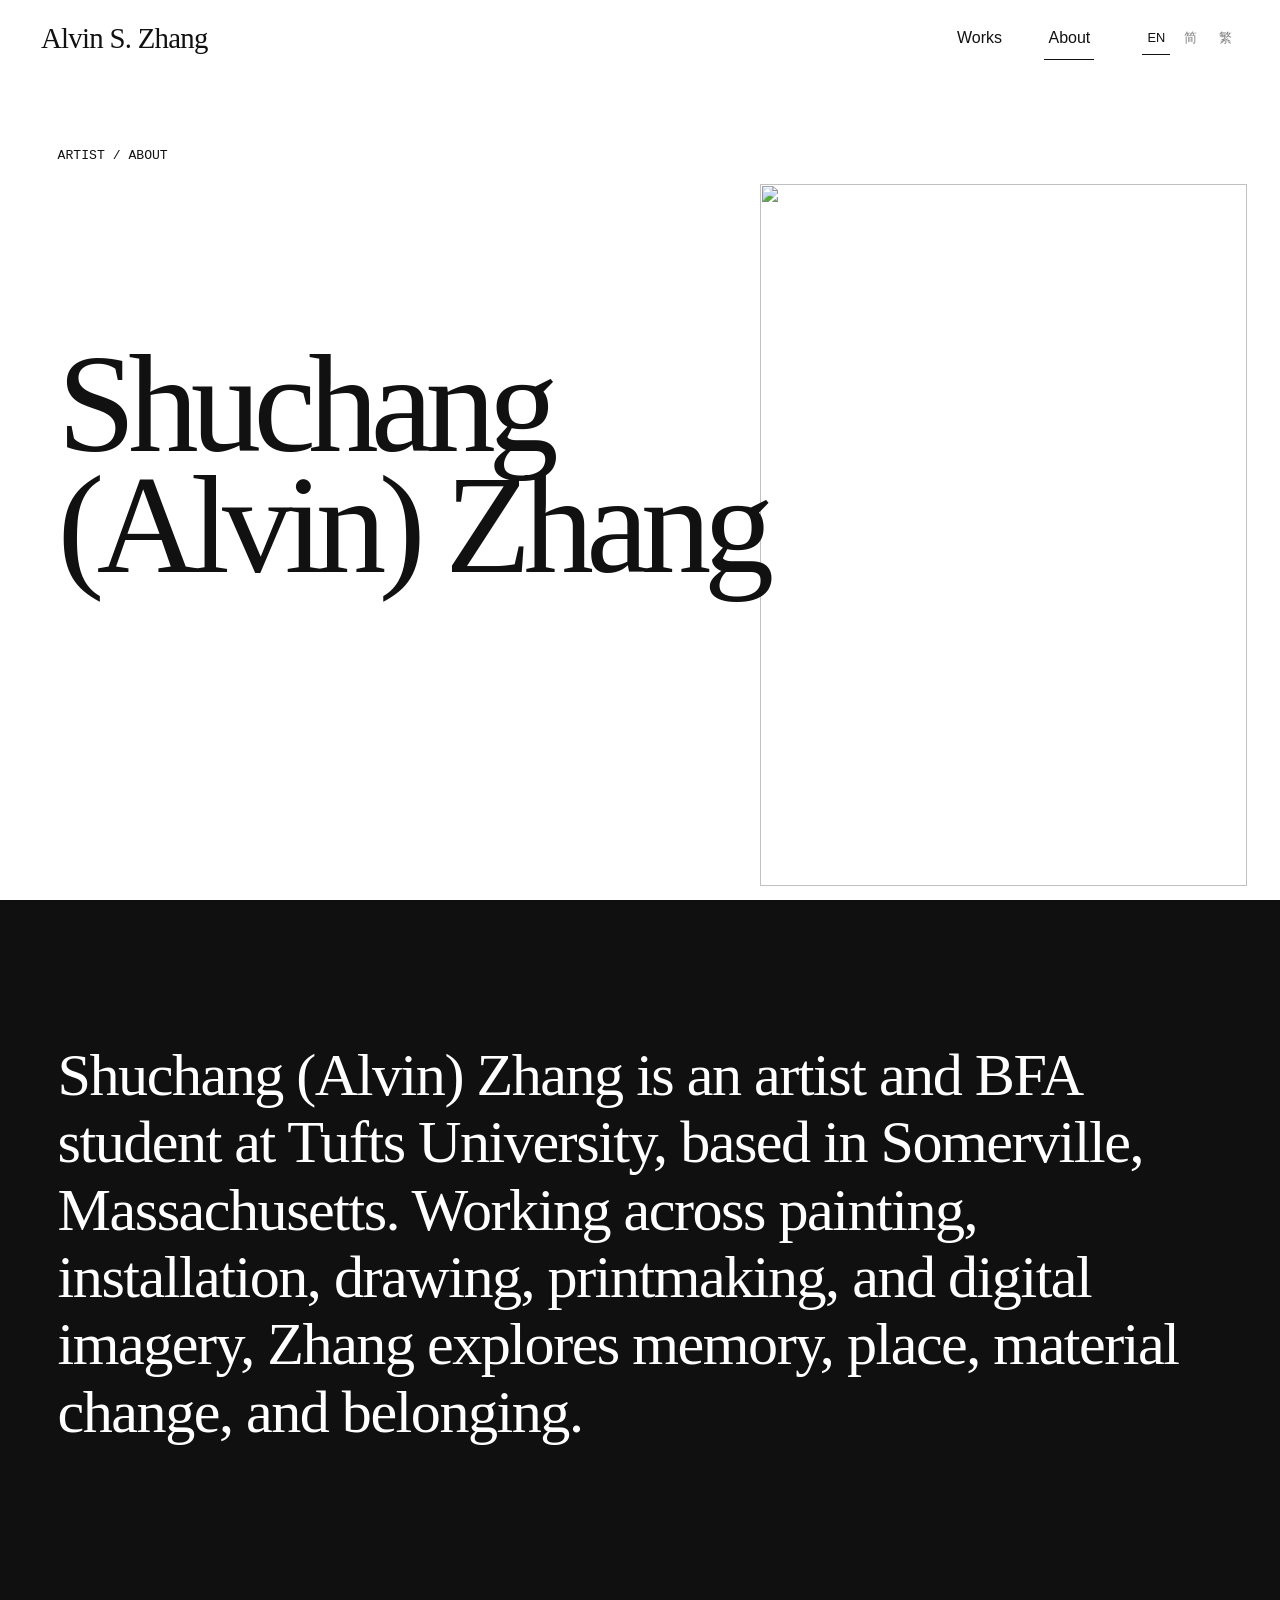
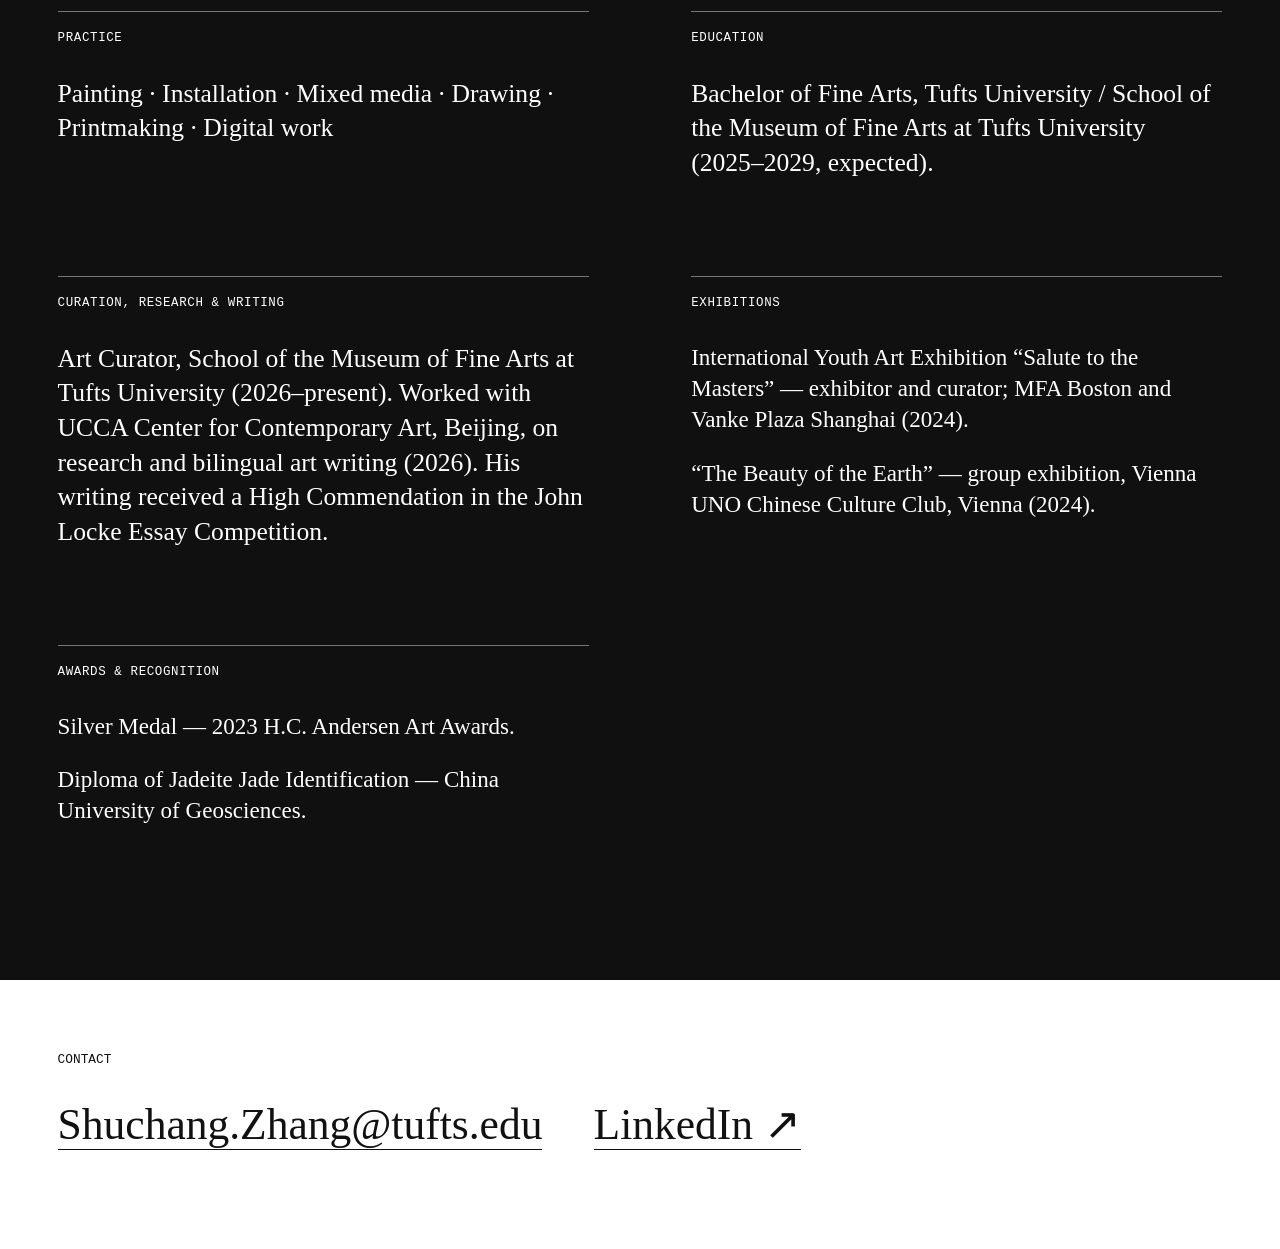
==== about.html @ 0d3ce6c8 "Add portfolio pages" ====
<!doctype html>
<html lang="en">
  <head>
    <meta charset="utf-8" />
    <meta name="viewport" content="width=device-width, initial-scale=1" />
    <meta name="theme-color" content="#ffffff" />
    <meta name="description" content="About Shuchang (Alvin) Zhang, an artist working across painting, installation, printmaking, drawing, and digital media." />
    <link rel="icon" href="./favicon.svg" type="image/svg+xml" />
    <link rel="stylesheet" href="./styles.css" />
    <script src="./site.js" defer></script>
    <title>About — Alvin S. Zhang</title>
  </head>
  <body data-page="about">
    <a class="skip-link" href="#about-main">Skip to about</a>
    <header class="site-header" id="site-header">
      <a class="brand" href="./index.html">Alvin S. Zhang</a>
      <nav class="site-nav" aria-label="Main navigation">
        <a class="nav-button" id="work-link" href="./index.html">Works</a>
        <span class="nav-button is-current" id="about-label" aria-current="page">About</span>
      </nav>
      <div class="language-switch" role="group" aria-label="Language">
        <button type="button" data-lang="en" aria-pressed="true" lang="en">EN</button>
        <button type="button" data-lang="zh-Hans" aria-pressed="false" lang="zh-Hans">简</button>
        <button type="button" data-lang="zh-Hant" aria-pressed="false" lang="zh-Hant">繁</button>
      </div>
    </header>
    <main class="about-page" id="about-main" tabindex="-1">
      <div class="about-hero">
        <span class="about-overline" id="about-overline">Artist / About</span>
        <h1 id="about-name">Shuchang<br />(Alvin) Zhang</h1>
        <div class="about-hero-art" aria-hidden="true"><img src="./assets/sycamore-main.webp" alt="" /></div>
      </div>
      <div class="about-body">
        <p class="about-lead" id="about-lead"></p>
        <div class="about-facts">
          <div class="about-fact"><h2 id="about-practice-heading"></h2><p id="about-practice"></p></div>
          <div class="about-fact"><h2 id="about-education-heading"></h2><p id="about-education"></p></div>
          <div class="about-fact"><h2 id="about-experience-heading"></h2><p id="about-experience"></p></div>
          <div class="about-fact"><h2 id="about-selected-heading"></h2><ul id="about-selected"></ul></div>
          <div class="about-fact"><h2 id="about-awards-heading"></h2><ul id="about-awards"></ul></div>
        </div>
      </div>
      <footer class="about-footer">
        <span id="about-contact-heading">Contact</span>
        <a href="mailto:Shuchang.Zhang@tufts.edu">Shuchang.Zhang@tufts.edu</a>
        <a href="https://www.linkedin.com/in/alvin-z-70a928397/" target="_blank" rel="noopener noreferrer">LinkedIn ↗</a>
      </footer>
    </main>
  </body>
</html>
---- styles.css ----
:root{color-scheme:light;--ink:#111;--paper:#fff;--serif:"Bodoni 72","Didot","Iowan Old Style","Times New Roman",serif;--sans:"Helvetica Neue",Arial,sans-serif;--mono:"SFMono-Regular",Menlo,Consolas,monospace}
*{box-sizing:border-box}
html{scroll-behavior:smooth}
body{margin:0;background:#fff;color:var(--ink);font-family:var(--sans);overflow:hidden}
button,a{-webkit-tap-highlight-color:transparent}
button{font:inherit}
button:focus-visible,a:focus-visible{outline:2px solid currentColor;outline-offset:4px}
.skip-link{position:fixed;z-index:100;top:-80px;left:16px;background:#fff;color:#111;padding:12px 16px}
.skip-link:focus{top:16px}
.site-header{position:fixed;z-index:20;top:0;left:0;right:0;height:76px;padding:0 3.2vw;display:flex;align-items:center;gap:2.3rem;background:#fff;color:#111;transition:background-color .25s,color .25s}
.site-header.is-dark{background:#101010;color:#fff}
.brand{font-family:var(--serif);font-size:clamp(1.45rem,2.25vw,2.15rem);font-weight:400;letter-spacing:-.025em;color:inherit;text-decoration:none;white-space:nowrap}
.site-nav{display:flex;align-items:center;gap:clamp(1.1rem,3vw,3.5rem);margin-left:auto}
.nav-button,.language-switch button{border:0;background:none;color:inherit;cursor:pointer;white-space:nowrap}
.nav-button{font-size:1rem;padding:12px 4px;text-decoration:none}
.nav-button.is-current{border-bottom:1px solid currentColor;cursor:default}
.nav-button span{font-size:1.35rem;line-height:0;margin-left:.35rem}
.language-switch{display:flex;gap:.4rem;margin-left:.7rem;font-size:.8rem}
.language-switch button{padding:8px 5px;opacity:.54;min-width:28px}
.language-switch button[aria-pressed="true"]{opacity:1;border-bottom:1px solid currentColor}
.filter-status{position:fixed;z-index:19;top:88px;right:3.2vw;display:flex;align-items:center;gap:1.2rem;padding:.65rem .85rem;background:#fff;color:#111;box-shadow:0 2px 16px #0002;font:400 .7rem var(--mono);text-transform:uppercase}
.filter-status[hidden]{display:none}
.filter-status button{border:0;border-bottom:1px solid currentColor;background:none;color:inherit;cursor:pointer;padding:2px 0;font:inherit;text-transform:inherit}
.gallery{height:100dvh;overflow-y:auto;overscroll-behavior-y:contain;scroll-snap-type:y mandatory;scrollbar-width:none}
.gallery::-webkit-scrollbar{display:none}
.slide{position:relative;height:100dvh;min-height:560px;scroll-snap-align:start;overflow:hidden;background:#fff;color:#111}
.slide--dark{background:#101010;color:#fff}
.artwork-trigger{position:absolute;left:0;top:0;bottom:0;border:0;padding:0;overflow:hidden;background:transparent;cursor:zoom-in}
.artwork-trigger:focus-visible{outline:4px solid #d6e98b;outline-offset:-8px}
.artwork-image{width:100%;height:100%;display:block;object-fit:cover}
.slide--landscape .artwork-trigger{width:100%}
.slide--portrait .artwork-trigger{width:78%}
.slide--portrait .artwork-image{object-position:center 37%}
.slide--portrait[data-id="bonsai"] .artwork-image,.slide--portrait[data-id="sycamore"] .artwork-image,.slide--portrait[data-id="season-change"] .artwork-image{object-position:center 50%}
.slide--landscape[data-id="manifest"] .artwork-image{object-position:center center}
.slide-panel{position:absolute;z-index:2;pointer-events:none}
.slide-panel button{pointer-events:auto}
.slide--landscape .slide-panel{bottom:0;left:0;min-width:34%;max-width:min(43%,590px);background:#fff;color:#111;padding:1.65rem 2.7rem 1.7rem}
.slide--landscape.slide--dark .slide-panel{background:#101010;color:#fff}
.slide--portrait .slide-panel{left:78%;right:0;top:76px;bottom:0;background:#101010;color:#fff;padding:clamp(1.6rem,3vw,3rem) 2.1vw;display:flex;flex-direction:column}
.slide--portrait.slide--light .slide-panel{background:#fff;color:#111}
.slide-kicker,.slide-medium,.slide-count,.slide-hint,.slide-actions{font-family:var(--mono);font-size:clamp(.65rem,.9vw,.82rem);font-weight:400;letter-spacing:.035em;text-transform:uppercase}
.slide-kicker{margin:0 0 1.4rem}
.slide-title{font-family:var(--serif);font-weight:400;letter-spacing:-.05em;line-height:.93;margin:0;overflow-wrap:anywhere}
.slide--landscape .slide-title{font-size:clamp(4.3rem,8vw,8.6rem)}
.slide--portrait .slide-title{font-size:clamp(3.1rem,5.2vw,6.6rem);margin:auto 0 .95rem}
.slide--portrait[data-id="flash-bulb-memory"] .slide-title{font-size:clamp(3rem,4.9vw,5.8rem)}
.slide-accent{height:5px;width:3rem;background:#d6e98b;margin:0 0 2rem;display:none}
.slide--accent .slide-accent{display:block}
.slide--portrait .slide-accent{position:absolute;top:29%;left:2.1vw}
.slide-medium{margin:1.15rem 0 1.5rem;opacity:.66}
.slide--portrait .slide-medium{margin:0 0 auto}
.slide-carousel{display:flex;align-items:center;gap:1rem;font:400 .75rem var(--mono);margin:.6rem 0 1rem}
.slide-carousel button{border:1px solid currentColor;border-radius:50%;width:2.2rem;height:2.2rem;background:none;color:inherit;cursor:pointer;line-height:1;padding:0}
.slide-carousel button:hover{background:currentColor;color:#fff}
.slide--dark .slide-carousel button:hover{color:#111}
.slide--portrait .slide-carousel{margin:0 0 .8rem}
.slide-actions{display:flex;gap:1.4rem;align-items:center;margin-top:1.2rem}
.slide-actions button{font-family:var(--sans);font-size:.85rem;text-transform:none;letter-spacing:0;border:0;background:none;color:inherit;padding:4px 0;border-bottom:1px solid currentColor;cursor:pointer}
.slide--portrait .slide-actions{display:block;margin:0}
.slide--portrait .slide-actions button{display:block;margin-top:.7rem}
.slide-hint{position:absolute;z-index:2;right:0;bottom:0;background:#111;color:#fff;padding:1.1rem 1.4rem;margin:0}
.slide--dark .slide-hint{background:#fff;color:#111}
.slide--portrait .slide-hint{display:none}
.gallery-end{height:100dvh;min-height:560px;scroll-snap-align:start;background:#fff;display:flex;flex-direction:column;justify-content:space-between;padding:clamp(7rem,18vh,13rem) 5vw 4rem}
.gallery-end p{font:clamp(.75rem,1vw,.95rem) var(--mono);text-transform:uppercase}
.gallery-end h2{font:400 clamp(5rem,13vw,12rem)/.88 var(--serif);letter-spacing:-.055em;margin:0}
.gallery-end button{align-self:flex-start;border:0;border-bottom:1px solid #111;background:none;padding:8px 0;font-size:1rem;cursor:pointer}
dialog{border:0;margin:0;padding:0;max-width:none;max-height:none}
dialog::backdrop{background:rgba(0,0,0,.62)}
.theme-panel,.about-panel,.work-panel{position:fixed;inset:0;width:100vw;height:100dvh;background:#fff;color:#111;overflow:auto}
.dialog-top{height:76px;padding:0 3.2vw;display:flex;align-items:center;justify-content:space-between}
.dialog-kicker{font:clamp(.75rem,1vw,.9rem) var(--mono);text-transform:uppercase}
.icon-button{border:0;background:none;color:inherit;font:400 2.4rem var(--sans);cursor:pointer;padding:0 8px}
.theme-list{position:relative;z-index:1;margin:clamp(2rem,5vh,4rem) 3.2vw 0;width:min(77%,1100px)}
.theme-option{display:flex;align-items:flex-start;gap:1.4rem;width:100%;border:0;background:none;text-align:left;color:#aaa;cursor:pointer;padding:clamp(.35rem,1.2vh,.8rem) 0;font:400 clamp(2.5rem,5.4vw,5.8rem)/1.06 var(--serif);letter-spacing:-.045em;transition:color .25s}
.theme-option.is-previewed,.theme-option:hover,.theme-option:focus-visible{color:#111}
.theme-option>span:nth-child(2){flex:1}
.theme-number,.theme-count{font:400 clamp(.7rem,.95vw,.9rem) var(--mono);letter-spacing:0;padding-top:1.1em}
.theme-count{margin-left:auto}
.theme-preview{position:absolute;z-index:2;right:3vw;top:23vh;width:clamp(160px,16vw,250px);pointer-events:none;transform:rotate(2deg);transition:transform .28s}
.theme-preview img{display:block;width:100%;max-height:52vh;object-fit:contain;background:#fff;padding:12px;box-shadow:0 12px 34px #0002}
.theme-preview span{display:block;font:400 .7rem var(--mono);text-transform:uppercase;margin-top:10px}
.dialog-bottom{position:absolute;left:3.2vw;bottom:3.2vh;font:400 .75rem var(--mono);text-transform:uppercase}
.about-content,.work-content{max-width:850px;margin:clamp(4rem,12vh,9rem) auto 0;padding:0 5vw}
.about-content h1,.work-content h2{font:400 clamp(4.5rem,10vw,9rem)/.9 var(--serif);letter-spacing:-.05em;margin:0 0 2.5rem}
.about-content p,.work-statement{font:400 clamp(1.25rem,2.25vw,2rem)/1.45 var(--serif);max-width:760px}
.work-statement p{margin:0 0 1.35em}
.work-statement.is-long{font-size:clamp(1.1rem,1.55vw,1.4rem);line-height:1.62;padding-bottom:4rem}
.about-media,.work-medium,.work-number{font:400 .8rem var(--mono)!important;text-transform:uppercase;line-height:1.6!important;margin-top:2.7rem}
.work-content{max-width:950px}
.viewer{position:fixed;inset:0;width:100vw;height:100dvh;background:#101010;color:#fff;overflow:hidden}
.viewer-top,.viewer-bottom{position:absolute;z-index:2;left:0;right:0;background:#101010;display:flex;align-items:center;padding:0 clamp(1rem,2.5vw,2.5rem);font-size:.88rem}
.viewer-top{top:0;height:56px;justify-content:space-between;gap:1rem}
.viewer-bottom{bottom:0;height:44px;gap:1rem;font-family:var(--mono);font-size:.75rem}
.viewer-tools{display:flex;align-items:center;gap:1rem}
.viewer-tools button,.viewer-bottom button{border:0;background:none;color:#fff;cursor:pointer;padding:6px 4px}
.viewer-tools button{font-size:.88rem}
.viewer-tools button:first-child,.viewer-tools button:nth-child(3){font-size:1.4rem;line-height:1}
.viewer-bottom #viewer-hint{margin-left:auto;opacity:.7}
.viewer-stage{position:absolute;inset:56px 0 44px;overflow:hidden;touch-action:none;cursor:grab}
.viewer-stage.is-dragging{cursor:grabbing}
.viewer-stage img{position:absolute;left:50%;top:50%;max-width:none;max-height:none;user-select:none;transform-origin:center center;will-change:transform}
body[data-page="about"]{overflow:auto}
.about-page{padding-top:76px}
.about-hero{position:relative;min-height:calc(100dvh - 76px);overflow:hidden;background:#fff;padding:8vh 4.5vw}
.about-overline{display:block;font:400 .82rem var(--mono);text-transform:uppercase;position:relative;z-index:2}
.about-hero h1{position:relative;z-index:2;white-space:pre-line;font:400 clamp(5rem,11vw,12rem)/.86 var(--serif);letter-spacing:-.055em;margin:clamp(7rem,20vh,15rem) 0 0;max-width:85%;pointer-events:none}
.about-hero-art{position:absolute;right:2.6vw;top:12vh;width:min(38vw,590px);height:78vh;overflow:hidden}
.about-hero-art img{width:100%;height:100%;object-fit:cover}
.about-body{background:#101010;color:#fff;padding:clamp(6rem,11vw,11rem) 4.5vw clamp(7rem,12vw,12rem)}
.about-lead{font:400 clamp(2.4rem,4.7vw,5.1rem)/1.12 var(--serif);letter-spacing:-.025em;max-width:1200px;margin:0 0 clamp(7rem,13vw,12rem)}
.about-facts{display:grid;grid-template-columns:repeat(2,minmax(0,1fr));column-gap:8vw;row-gap:6rem}
.about-fact{border-top:1px solid #777;padding-top:1.15rem}
.about-fact h2{font:400 .78rem var(--mono);text-transform:uppercase;letter-spacing:.05em;margin:0 0 2rem}
.about-fact p{font:400 clamp(1.3rem,2vw,2rem)/1.35 var(--serif);max-width:530px;margin:0}
.about-fact ul{list-style:none;padding:0;margin:0;max-width:600px}
.about-fact li{font:400 clamp(1.25rem,1.8vw,1.7rem)/1.35 var(--serif);margin:0 0 1.4rem}
.about-fact li:last-child{margin-bottom:0}
.about-footer{padding:4.5rem 4.5vw 6rem;display:flex;flex-wrap:wrap;gap:2rem 4vw;align-items:baseline;background:#fff}
.about-footer span{font:400 .8rem var(--mono);text-transform:uppercase;width:100%}
.about-footer a{font:400 clamp(1.4rem,3.4vw,3rem) var(--serif);color:#111;text-decoration:none;border-bottom:1px solid #111;overflow-wrap:anywhere}
@media(max-width:800px){
 .site-header{height:72px;gap:.9rem;padding:0 4vw}
 .brand{font-size:1.45rem}
 .site-nav{gap:.6rem}
 .nav-button{font-size:.85rem}
 .language-switch{gap:0;margin-left:0;font-size:.72rem}
 .language-switch button{min-width:24px;padding:6px 3px}
 .slide--landscape .slide-panel{min-width:0;max-width:80%;padding:1.3rem 1.4rem}
 .slide--landscape .slide-title{font-size:clamp(3.5rem,13vw,6.5rem)}
 .slide--portrait .artwork-trigger{width:100%}
 .slide--portrait .slide-panel,.slide--portrait.slide--light .slide-panel{left:0;right:auto;top:auto;bottom:0;width:min(76%,450px);height:auto;min-height:210px;background:#101010;color:#fff;padding:1.25rem 1.4rem;display:block}
 .slide--portrait .slide-title,.slide--portrait[data-id="flash-bulb-memory"] .slide-title{font-size:clamp(3.2rem,12vw,5.6rem);margin:0}
 .slide--portrait .slide-kicker{margin-bottom:.8rem}
 .slide--portrait .slide-medium{margin:.7rem 0}
 .slide--portrait .slide-accent{position:static;margin:0 0 .7rem}
 .slide--portrait .slide-actions button{display:inline-block;margin-right:.8rem}
 .theme-list{width:92%;margin:13vh 4vw 0}
 .theme-option{font-size:clamp(2.3rem,7vw,4rem);gap:.7rem}
 .theme-number{padding-top:.7em}
 .theme-preview{display:none}
 .filter-status{top:78px;right:4vw}
 .viewer-top{height:60px;flex-wrap:wrap;align-content:center}
 .viewer-top>span{display:none}
 .viewer-tools{width:100%;justify-content:space-between;gap:.4rem}
 .viewer-stage{top:60px}
 .viewer-bottom #viewer-hint{display:none}
 .about-hero h1{font-size:clamp(5rem,12vw,8rem);max-width:92%}
 .about-hero-art{width:46vw;right:0}
 .about-facts{column-gap:5vw}
}
@media(max-width:560px){
 .site-header{height:88px;align-items:flex-start;padding-top:10px;flex-wrap:wrap;gap:0}
 .brand{width:60%;line-height:1.3}
 .site-nav{width:40%;justify-content:flex-end;margin-left:0}
 .language-switch{position:absolute;left:4vw;bottom:6px}
 .slide--landscape .slide-panel{max-width:90%;padding:1rem 1.1rem}
 .slide--landscape .slide-title{font-size:clamp(3.3rem,14vw,5.5rem)}
 .slide--landscape .slide-kicker{margin-bottom:.65rem}
 .slide--landscape .slide-medium{margin:.5rem 0}
 .slide-hint{font-size:.63rem;padding:.75rem .8rem}
 .theme-option{font-size:clamp(2rem,7.4vw,3rem)}
 .filter-status{top:94px;left:4vw;right:auto;gap:.6rem;font-size:.61rem}
 .dialog-bottom{font-size:.65rem;max-width:70%}
 .about-page{padding-top:88px}
 .about-hero{min-height:calc(100dvh - 88px);padding:2.5rem 4vw}
 .about-overline{font-size:.7rem}
 .about-hero h1{font-size:clamp(4.2rem,16vw,6.5rem);max-width:100%;margin:6rem 0 0}
 .about-hero-art{top:auto;bottom:0;right:0;width:72vw;height:46vh}
 .about-body{padding:6rem 5vw}
 .about-lead{font-size:clamp(2.15rem,9vw,3.8rem);margin-bottom:6rem}
 .about-facts{grid-template-columns:1fr;row-gap:3.5rem}
 .about-footer{padding:3rem 5vw 5rem}
}
@media(prefers-reduced-motion:reduce){html{scroll-behavior:auto}*,*::before,*::after{transition-duration:.01ms!important;animation-duration:.01ms!important}}
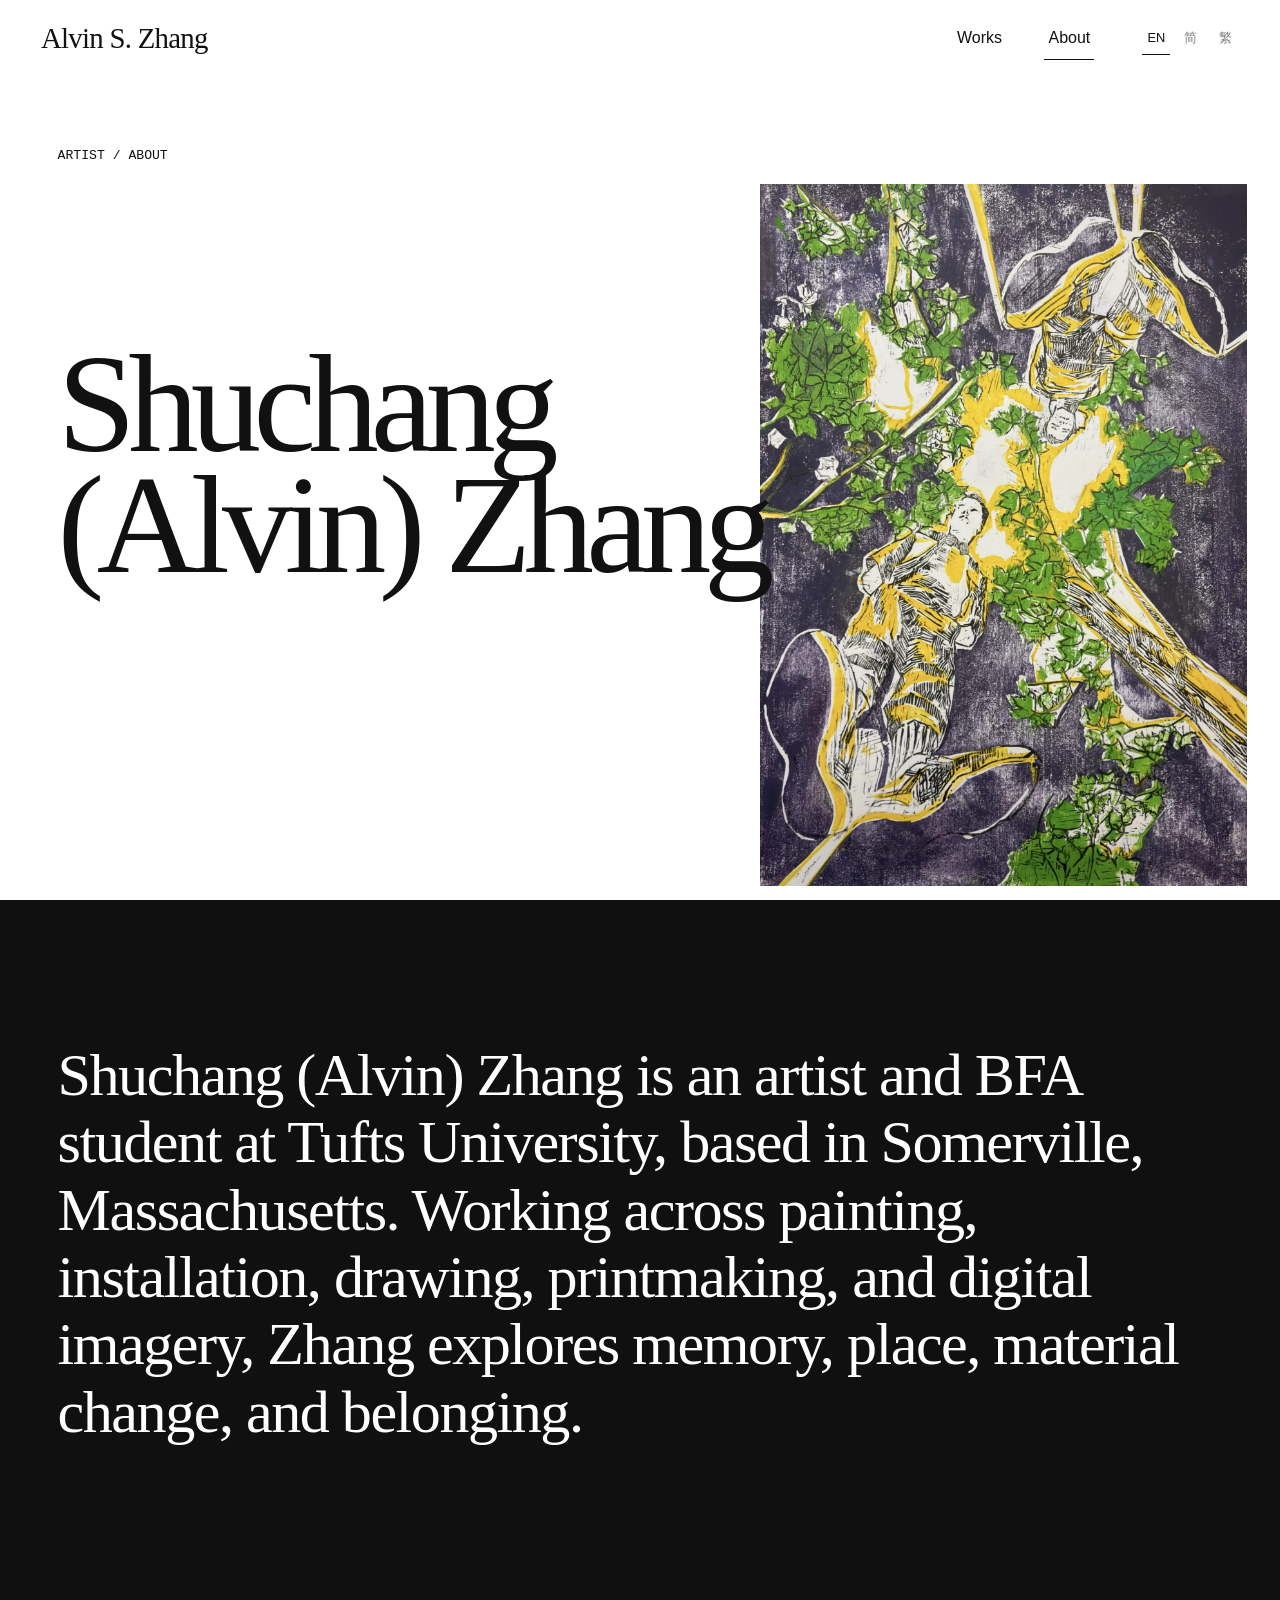
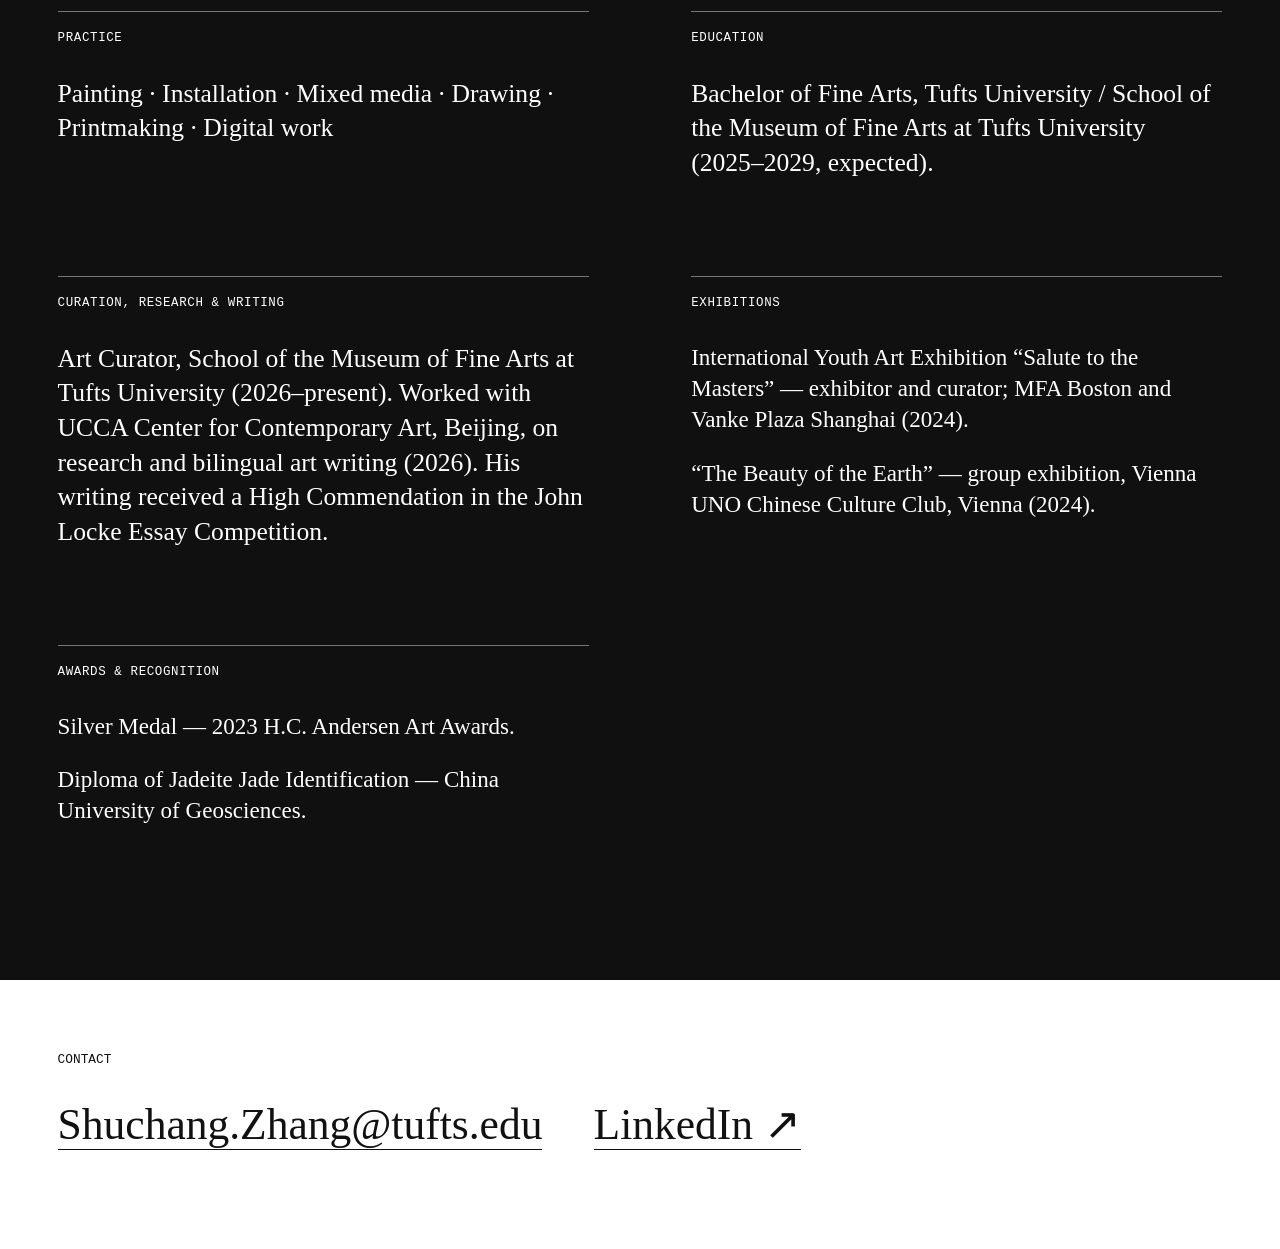
==== commit 2c8e9ce0: "Update pages to use portfolio images" ====
--- a/about.html
+++ b/about.html
@@ -28,7 +28,7 @@
       <div class="about-hero">
         <span class="about-overline" id="about-overline">Artist / About</span>
         <h1 id="about-name">Shuchang<br />(Alvin) Zhang</h1>
-        <div class="about-hero-art" aria-hidden="true"><img src="./assets/sycamore-main.webp" alt="" /></div>
+        <div class="about-hero-art" aria-hidden="true"><img src="./assets/sycamore-main.jpg" alt="" /></div>
       </div>
       <div class="about-body">
         <p class="about-lead" id="about-lead"></p>
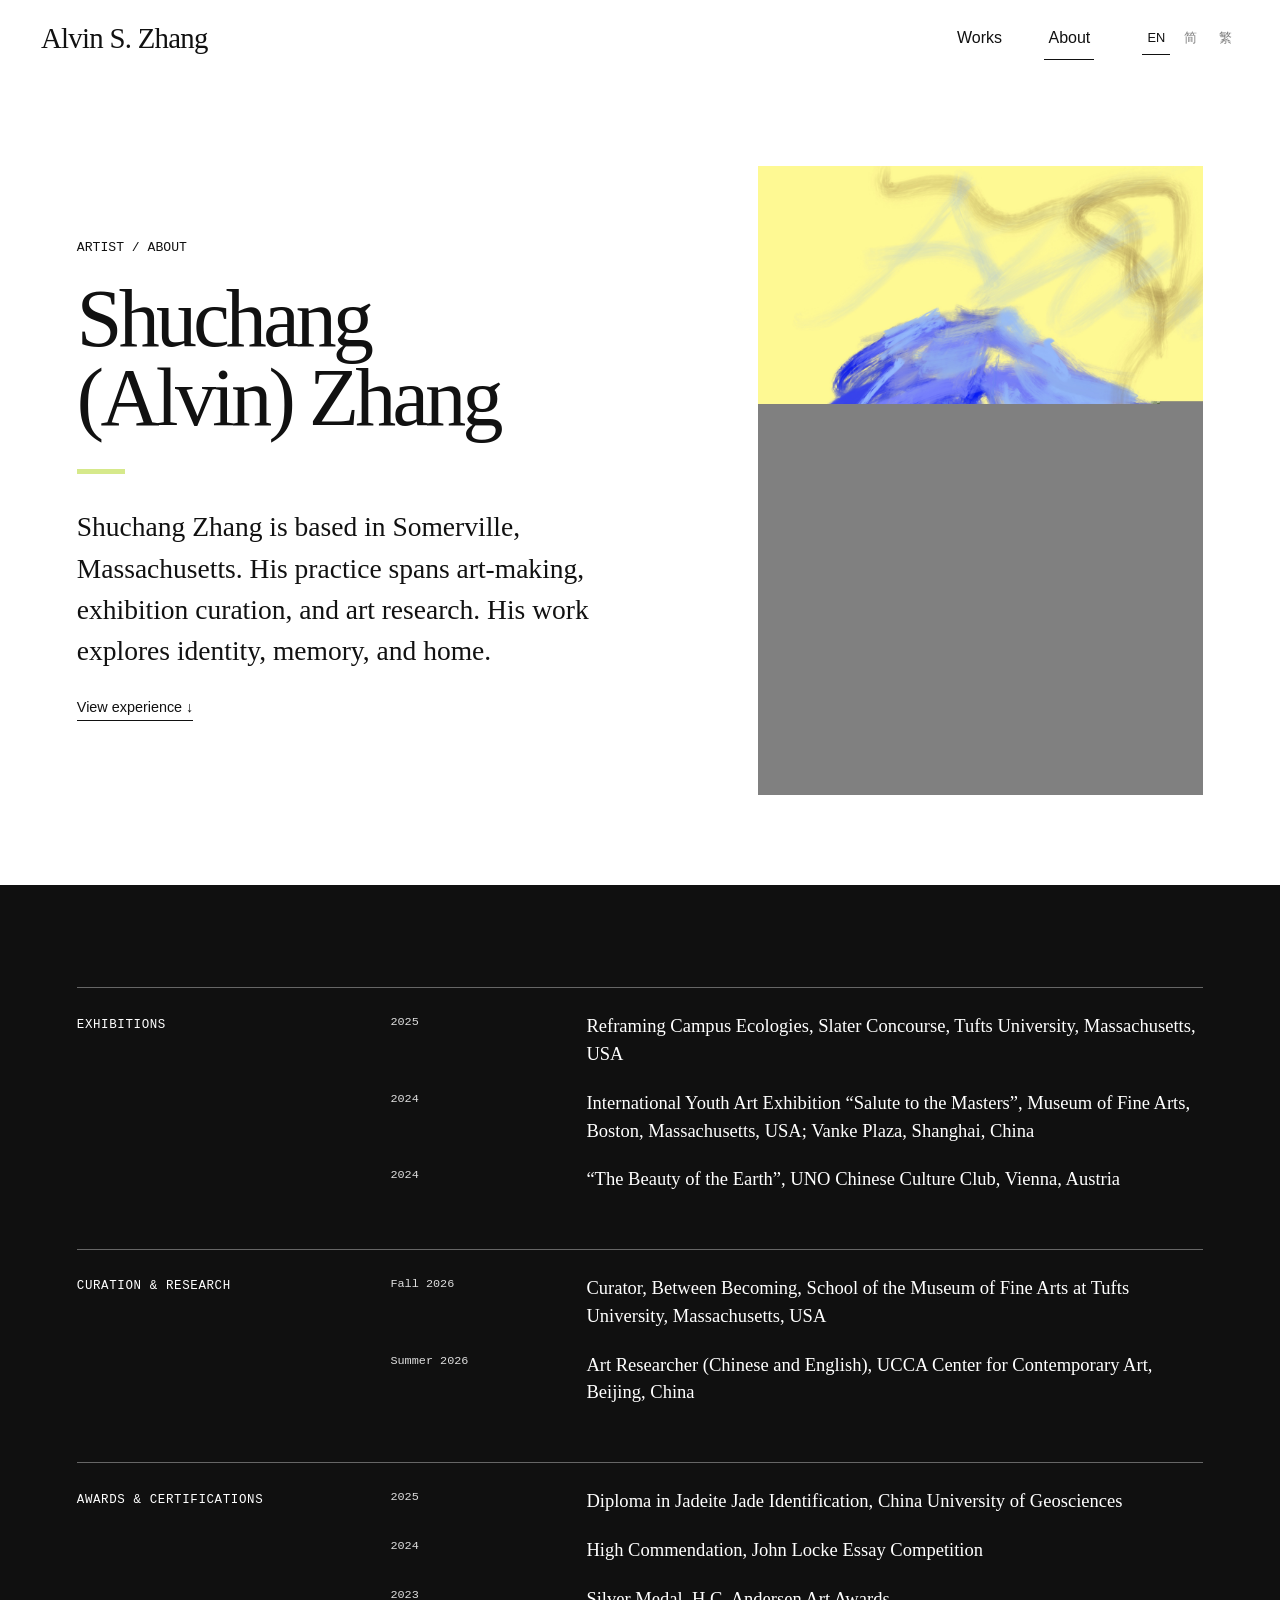
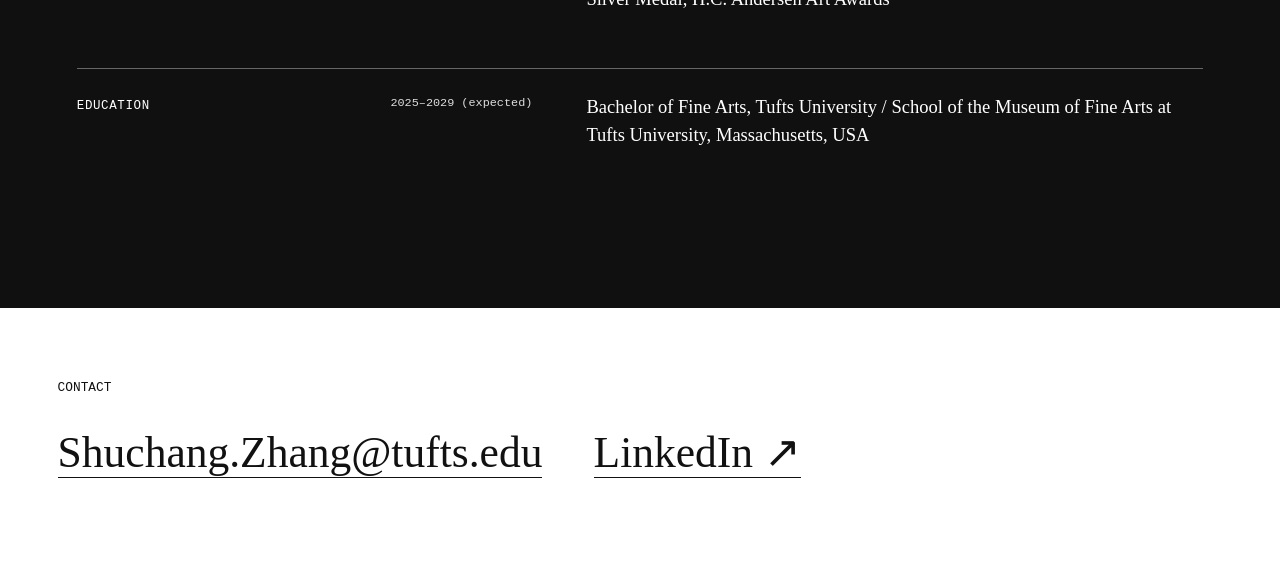
==== commit 764e33d7: "Update about page and remove artwork" ====
--- a/about.html
+++ b/about.html
@@ -25,19 +25,22 @@
       </div>
     </header>
     <main class="about-page" id="about-main" tabindex="-1">
-      <div class="about-hero">
-        <span class="about-overline" id="about-overline">Artist / About</span>
-        <h1 id="about-name">Shuchang<br />(Alvin) Zhang</h1>
-        <div class="about-hero-art" aria-hidden="true"><img src="./assets/sycamore-main.jpg" alt="" /></div>
-      </div>
-      <div class="about-body">
-        <p class="about-lead" id="about-lead"></p>
+      <section class="about-hero" aria-labelledby="about-name">
+        <div class="about-intro">
+          <span class="about-overline" id="about-overline">Artist / About</span>
+          <h1 id="about-name">Shuchang<br />(Alvin) Zhang</h1>
+          <div class="about-accent" aria-hidden="true"></div>
+          <p class="about-lead" id="about-lead"></p>
+          <a class="about-more" id="about-more" href="#about-cv">View experience ↓</a>
+        </div>
+        <figure class="about-hero-art"><img src="./assets/about-portrait.jpg" alt="" /></figure>
+      </section>
+      <div class="about-body" id="about-cv">
         <div class="about-facts">
-          <div class="about-fact"><h2 id="about-practice-heading"></h2><p id="about-practice"></p></div>
-          <div class="about-fact"><h2 id="about-education-heading"></h2><p id="about-education"></p></div>
-          <div class="about-fact"><h2 id="about-experience-heading"></h2><p id="about-experience"></p></div>
-          <div class="about-fact"><h2 id="about-selected-heading"></h2><ul id="about-selected"></ul></div>
-          <div class="about-fact"><h2 id="about-awards-heading"></h2><ul id="about-awards"></ul></div>
+          <section class="about-fact"><h2 id="about-selected-heading"></h2><ul id="about-selected" class="cv-list"></ul></section>
+          <section class="about-fact"><h2 id="about-experience-heading"></h2><ul id="about-experience" class="cv-list"></ul></section>
+          <section class="about-fact"><h2 id="about-awards-heading"></h2><ul id="about-awards" class="cv-list"></ul></section>
+          <section class="about-fact"><h2 id="about-education-heading"></h2><ul id="about-education" class="cv-list"></ul></section>
         </div>
       </div>
       <footer class="about-footer">
--- a/styles.css
+++ b/styles.css
@@ -47,7 +47,8 @@
 .slide--portrait[data-id="flash-bulb-memory"] .slide-title{font-size:clamp(3rem,4.9vw,5.8rem)}
 .slide-accent{height:5px;width:3rem;background:#d6e98b;margin:0 0 2rem;display:none}
 .slide--accent .slide-accent{display:block}
-.slide--portrait .slide-accent{position:absolute;top:29%;left:2.1vw}
+.slide--portrait .slide-accent{flex:none;margin:auto 0 1.2rem}
+.slide--portrait.slide--accent .slide-title{margin:0 0 .95rem}
 .slide-medium{margin:1.15rem 0 1.5rem;opacity:.66}
 .slide--portrait .slide-medium{margin:0 0 auto}
 .slide-carousel{display:flex;align-items:center;gap:1rem;font:400 .75rem var(--mono);margin:.6rem 0 1rem}
@@ -130,8 +131,9 @@
  .slide--landscape .slide-panel{min-width:0;max-width:80%;padding:1.3rem 1.4rem}
  .slide--landscape .slide-title{font-size:clamp(3.5rem,13vw,6.5rem)}
  .slide--portrait .artwork-trigger{width:100%}
- .slide--portrait .slide-panel,.slide--portrait.slide--light .slide-panel{left:0;right:auto;top:auto;bottom:0;width:min(76%,450px);height:auto;min-height:210px;background:#101010;color:#fff;padding:1.25rem 1.4rem;display:block}
- .slide--portrait .slide-title,.slide--portrait[data-id="flash-bulb-memory"] .slide-title{font-size:clamp(3.2rem,12vw,5.6rem);margin:0}
+ .slide--portrait .slide-panel{left:0;right:auto;top:auto;bottom:0;width:min(82%,450px);height:auto;min-height:0;background:#101010;color:#fff;padding:1.25rem 1.4rem;display:block}
+ .slide--portrait.slide--light .slide-panel{background:#fff;color:#111}
+ .slide--portrait .slide-title,.slide--portrait.slide--accent .slide-title,.slide--portrait[data-id="flash-bulb-memory"] .slide-title{font-size:clamp(3.2rem,12vw,5.6rem);margin:0}
  .slide--portrait .slide-kicker{margin-bottom:.8rem}
  .slide--portrait .slide-medium{margin:.7rem 0}
  .slide--portrait .slide-accent{position:static;margin:0 0 .7rem}
@@ -159,7 +161,13 @@
  .slide--landscape .slide-title{font-size:clamp(3.3rem,14vw,5.5rem)}
  .slide--landscape .slide-kicker{margin-bottom:.65rem}
  .slide--landscape .slide-medium{margin:.5rem 0}
- .slide-hint{font-size:.63rem;padding:.75rem .8rem}
+ .slide-hint{display:none}
+ .slide{min-height:0}
+ .gallery-end{min-height:0}
+ .slide--portrait .slide-panel{width:min(90%,450px);padding:1rem 1.1rem}
+ .slide--portrait .slide-title,.slide--portrait.slide--accent .slide-title,.slide--portrait[data-id="flash-bulb-memory"] .slide-title{font-size:clamp(2.7rem,11vw,4.5rem)}
+ .work-content h2{font-size:clamp(3rem,12vw,5rem);overflow-wrap:anywhere}
+ .work-content{margin-top:2rem;padding-bottom:3rem}
  .theme-option{font-size:clamp(2rem,7.4vw,3rem)}
  .filter-status{top:94px;left:4vw;right:auto;gap:.6rem;font-size:.61rem}
  .dialog-bottom{font-size:.65rem;max-width:70%}
@@ -174,3 +182,30 @@
  .about-footer{padding:3rem 5vw 5rem}
 }
 @media(prefers-reduced-motion:reduce){html{scroll-behavior:auto}*,*::before,*::after{transition-duration:.01ms!important;animation-duration:.01ms!important}}
+
+/* About: introduction first, followed by a readable artist CV. */
+.about-hero{min-height:0;display:grid;grid-template-columns:minmax(0,1.15fr) minmax(0,.85fr);gap:7%;align-items:center;padding:clamp(3rem,7vw,7rem) 6vw;background:#fff;overflow:visible}
+.about-intro{min-width:0;max-width:690px}
+.about-hero h1{font:400 clamp(3.3rem,6.4vw,6.7rem)/.96 var(--serif);letter-spacing:-.045em;margin:1.6rem 0 0;max-width:none;pointer-events:auto}
+.about-accent{width:3rem;height:5px;background:#d6e98b;margin:2rem 0}
+.about-hero .about-lead{font:400 clamp(1.3rem,2.15vw,2rem)/1.5 var(--serif);letter-spacing:0;max-width:36rem;margin:0}
+.about-more{display:inline-block;color:inherit;text-decoration:none;border-bottom:1px solid currentColor;padding-bottom:.35rem;margin-top:1.7rem;font-size:.9rem}
+.about-hero-art{position:static;width:100%;height:auto;margin:0;overflow:visible}
+.about-hero-art img{display:block;width:100%;height:auto;object-fit:contain}
+.about-body{padding:clamp(4rem,8vw,8rem) 6vw}
+.about-facts{display:block;max-width:1200px;margin:auto}
+.about-fact{display:grid;grid-template-columns:minmax(10rem,25%) 1fr;gap:2rem;border-top:1px solid #666;padding:1.5rem 0 3.5rem}
+.about-fact h2{margin:.2rem 0 0;line-height:1.5}
+.about-fact .cv-list{max-width:none;margin:0;list-style:none;padding:0}
+.about-fact .cv-list li{display:grid;grid-template-columns:minmax(7rem,11rem) minmax(0,1fr);gap:1.25rem;font:400 clamp(1.05rem,1.45vw,1.35rem)/1.5 var(--serif);margin:0 0 1.3rem}
+.about-fact .cv-list li:last-child{margin-bottom:0}
+.cv-year{font:400 .74rem/1.8 var(--mono);color:#ddd}
+.cv-description{overflow-wrap:anywhere}
+@media(max-width:700px){
+ .about-hero{grid-template-columns:1fr;gap:2.5rem;padding:3rem 5vw 4rem}
+ .about-hero h1{font-size:clamp(3.2rem,12vw,5rem);margin:1.5rem 0 0}
+ .about-hero-art{width:100%;max-width:480px;height:auto;justify-self:center}
+ .about-body{padding:4rem 5vw}
+ .about-fact{grid-template-columns:1fr;gap:1.3rem;padding:1.3rem 0 2.7rem}
+ .about-fact .cv-list li{grid-template-columns:1fr;gap:.2rem;margin-bottom:1.3rem}
+}
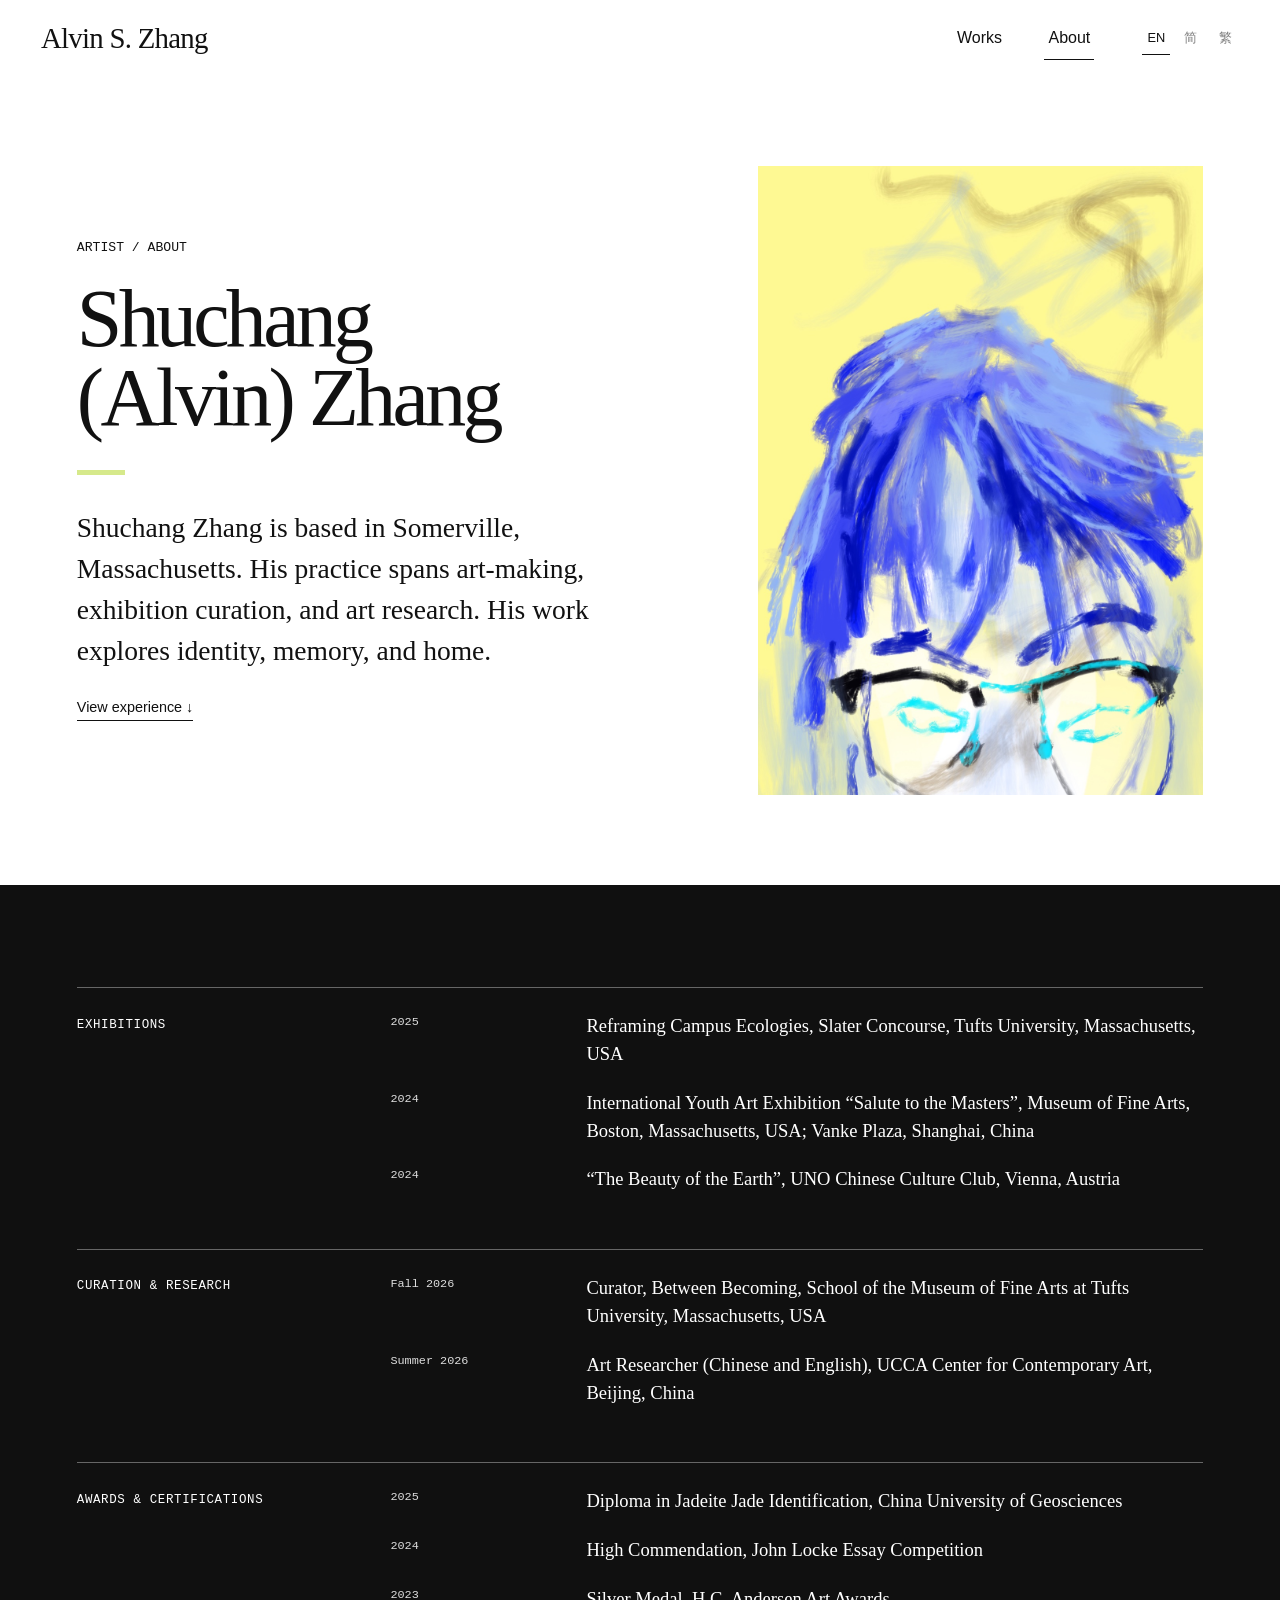
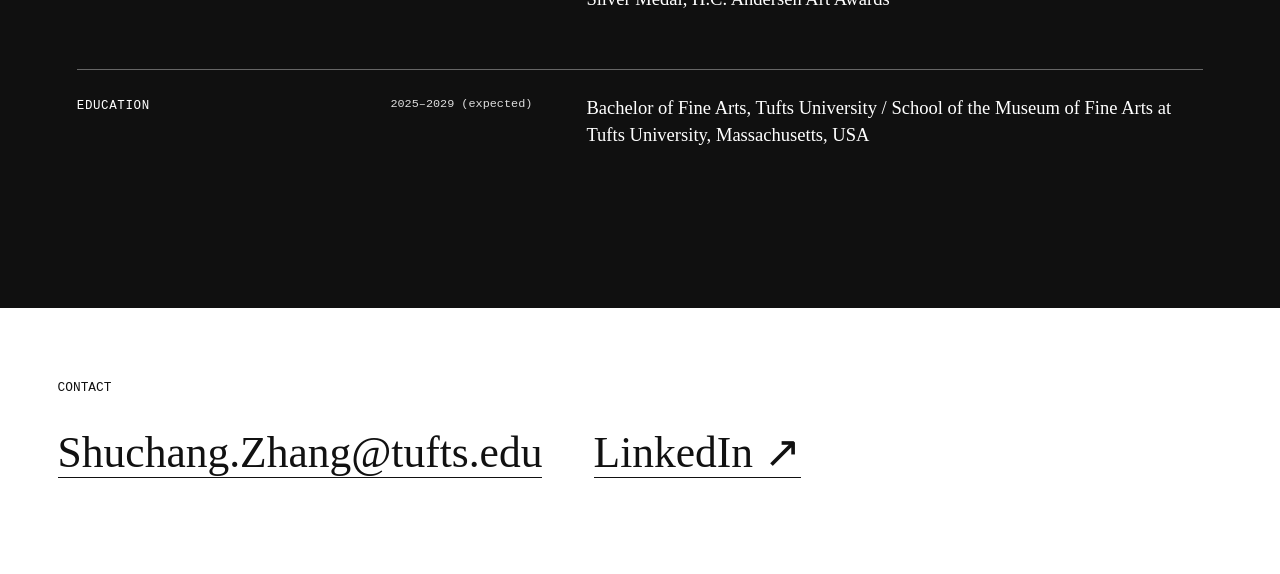
==== commit 8584ef53: "Refresh cached About artwork" ====
--- a/about.html
+++ b/about.html
@@ -33,7 +33,7 @@
           <p class="about-lead" id="about-lead"></p>
           <a class="about-more" id="about-more" href="#about-cv">View experience ↓</a>
         </div>
-        <figure class="about-hero-art"><img src="./assets/about-portrait.jpg" alt="" /></figure>
+        <figure class="about-hero-art"><img src="./assets/about-portrait.jpg?v=2" alt="" /></figure>
       </section>
       <div class="about-body" id="about-cv">
         <div class="about-facts">
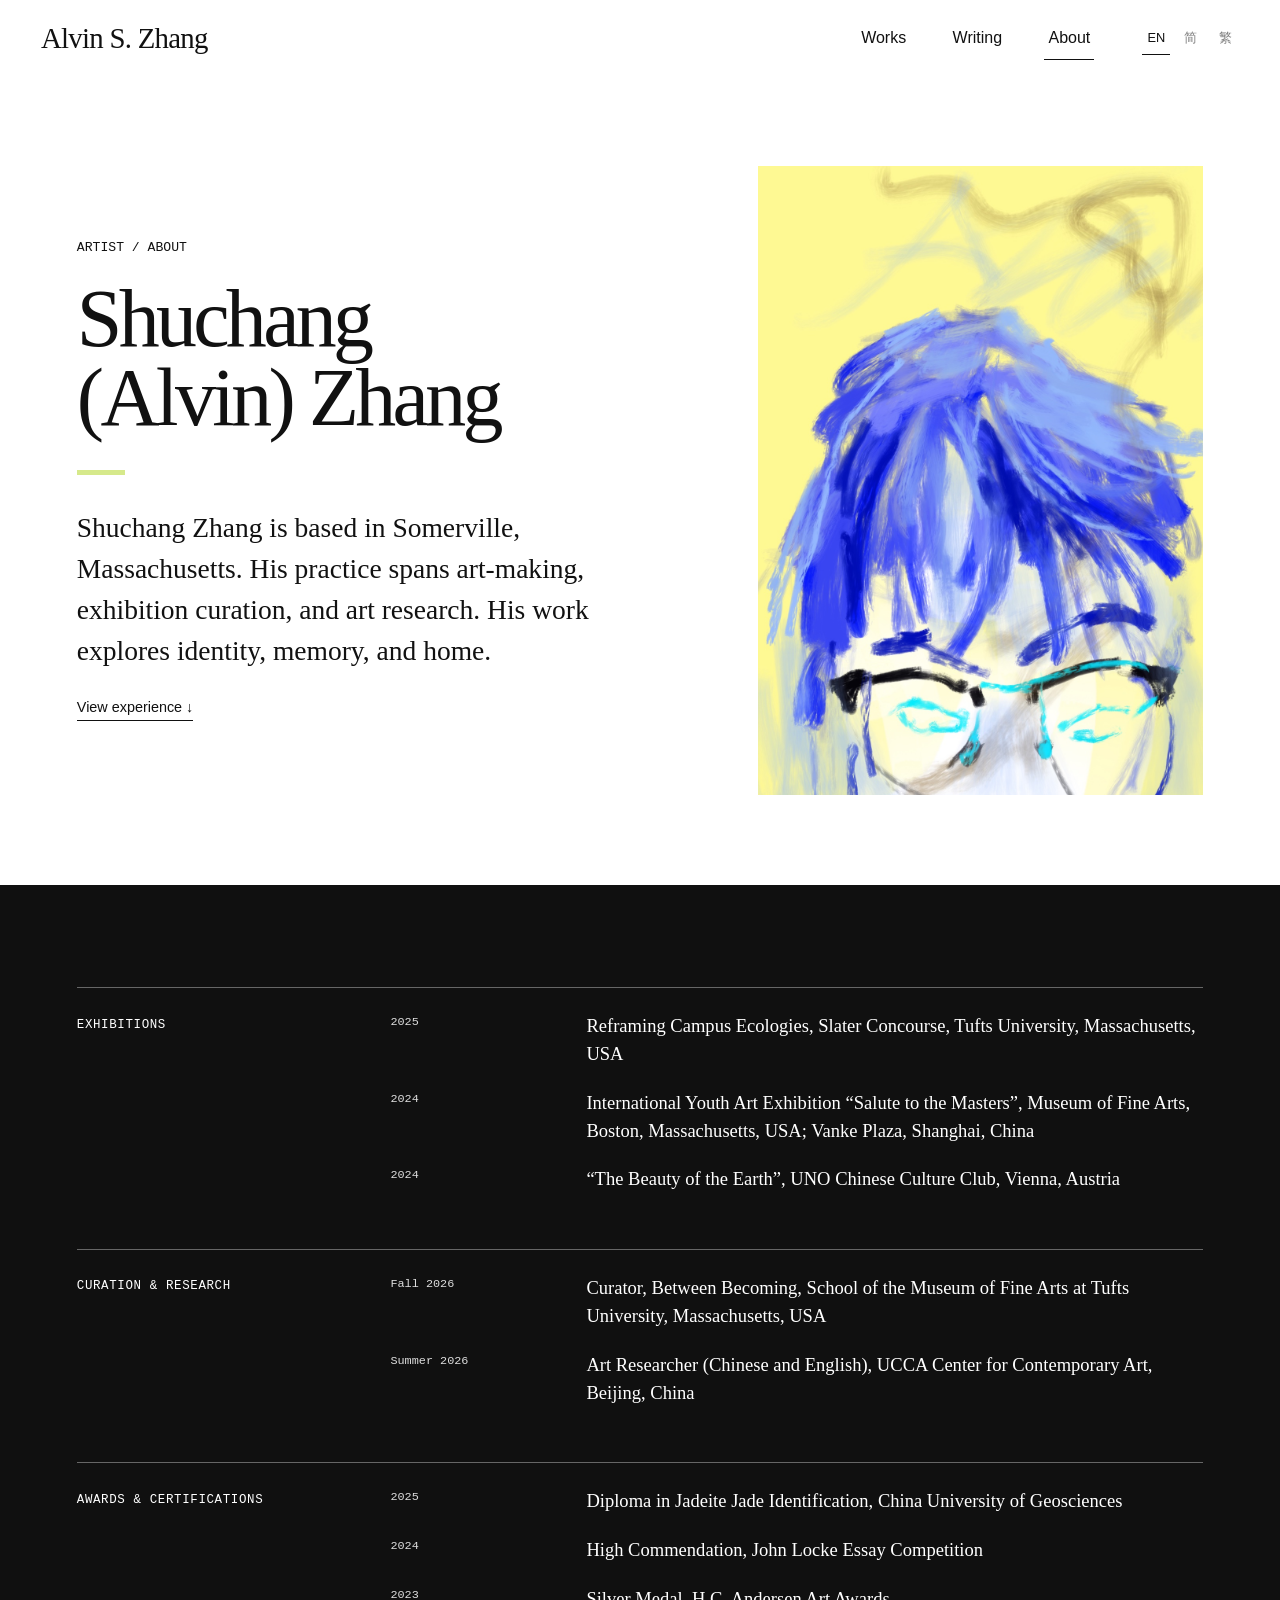
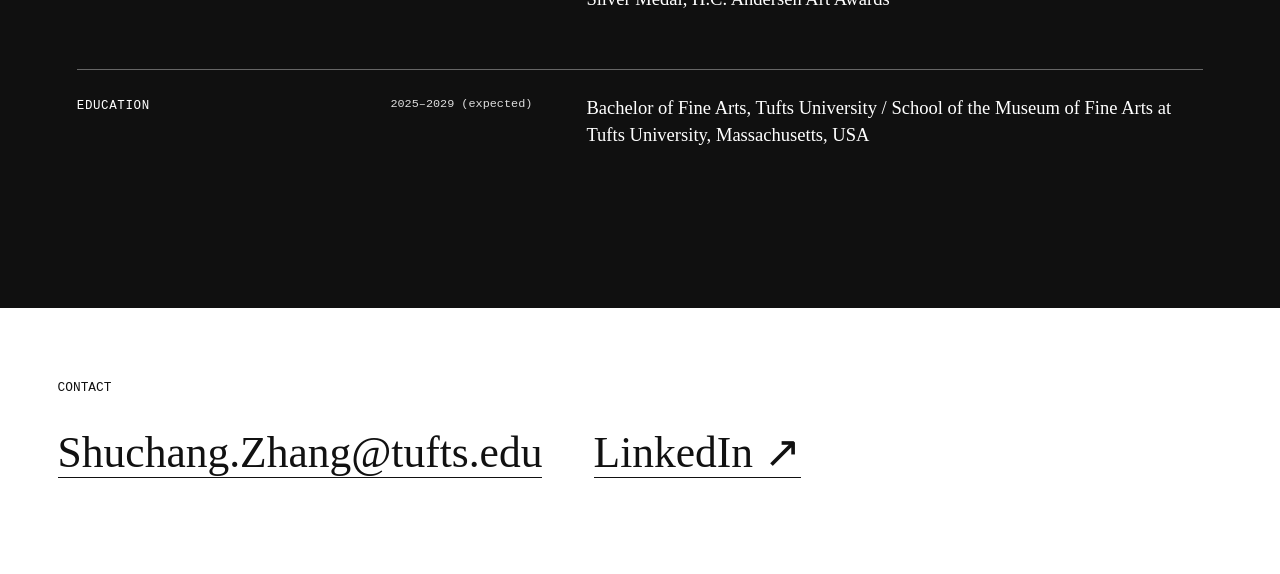
==== commit efcca54a: "Add writing section and articles" ====
--- a/about.html
+++ b/about.html
@@ -16,6 +16,7 @@
       <a class="brand" href="./index.html">Alvin S. Zhang</a>
       <nav class="site-nav" aria-label="Main navigation">
         <a class="nav-button" id="work-link" href="./index.html">Works</a>
+        <a class="nav-button" id="writing-link" href="./writing.html">Writing</a>
         <span class="nav-button is-current" id="about-label" aria-current="page">About</span>
       </nav>
       <div class="language-switch" role="group" aria-label="Language">
@@ -51,3 +52,4 @@
     </main>
   </body>
 </html>
+
--- a/styles.css
+++ b/styles.css
@@ -209,3 +209,35 @@
  .about-fact{grid-template-columns:1fr;gap:1.3rem;padding:1.3rem 0 2.7rem}
  .about-fact .cv-list li{grid-template-columns:1fr;gap:.2rem;margin-bottom:1.3rem}
 }
+
+/* Theme descriptions remain accessible on touch screens. */
+.theme-list{padding-bottom:5rem}
+.theme-description{margin:.1rem 0 1.1rem 3.2rem;max-width:48rem;color:#111;font:400 clamp(1rem,1.35vw,1.25rem)/1.6 var(--serif)}
+.theme-description summary{font:400 .75rem/1.5 var(--sans);cursor:pointer;display:list-item}
+.theme-description p{margin:.8rem 0 0}
+.theme-panel .dialog-bottom{position:static;margin:0 3.2vw 2rem}
+@media(max-width:800px){.theme-list{margin-top:3rem}.theme-description{margin-left:2.4rem}.theme-preview{display:none}}
+@media(max-width:560px){.theme-option{font-size:clamp(1.8rem,7vw,2.5rem)}.theme-description{margin-left:1.8rem;font-size:1rem}}
+
+
+/* Writing pages */
+body.writing-page{overflow:auto}
+.writing-main{padding:clamp(8rem,15vh,11rem) 6vw 7rem;max-width:1440px;margin:auto}
+.writing-intro{display:grid;grid-template-columns:1.25fr 1fr;align-items:end;gap:3rem;margin-bottom:clamp(4rem,9vw,8rem)}
+.writing-kicker,.writing-list-head,.writing-number,.writing-entry small{font:400 .75rem/1.5 var(--mono);text-transform:uppercase;letter-spacing:.04em}
+.writing-intro h1{font:400 clamp(4rem,9vw,8rem)/.95 var(--serif);letter-spacing:-.05em;margin:1.3rem 0 0}
+.writing-intro p{font:400 clamp(1.2rem,2vw,1.8rem)/1.45 var(--serif);margin:0;max-width:28rem}
+.writing-accent{width:3rem;height:5px;background:#d6e98b;margin-bottom:1.25rem}
+.writing-list-head{display:flex;justify-content:space-between;border-bottom:1px solid #111;padding-bottom:1rem}
+.writing-entry{display:grid;grid-template-columns:4rem 1fr 2rem;gap:1.5rem;padding:2rem 0;border-bottom:1px solid #aaa;color:inherit;text-decoration:none}
+.writing-entry strong{font:400 clamp(1.5rem,2.7vw,2.6rem)/1.3 var(--serif);display:block;max-width:53rem;overflow-wrap:anywhere}
+.writing-entry small{display:block;color:#666;margin-top:.9rem}
+.writing-entry:hover strong{text-decoration:underline;text-decoration-thickness:1px;text-underline-offset:.15em}
+.writing-arrow{text-align:right;font-size:1.5rem}
+.article-back a{color:inherit;font-size:.85rem;text-underline-offset:5px}
+.writing-article{max-width:850px;margin:4.5rem auto 0}
+.writing-article h1{font:400 clamp(2.2rem,5vw,4.6rem)/1.2 var(--serif);letter-spacing:-.025em;margin:1.4rem 0 2rem;overflow-wrap:anywhere}
+.article-body{font:400 clamp(1.1rem,1.4vw,1.3rem)/1.95 var(--serif);overflow-wrap:anywhere}
+.article-body p{margin:0 0 1.5em}.article-body h2{font:400 clamp(1.4rem,2vw,1.8rem)/1.4 var(--serif);margin:2.3em 0 .8em}
+@media(max-width:800px){.site-header{gap:.5rem}.site-nav{gap:.3rem}.nav-button{font-size:.8rem}}
+@media(max-width:560px){.site-header .brand{width:auto;flex:1}.site-nav{width:auto;flex:none;gap:.35rem}.site-header .nav-button{font-size:.75rem;padding:9px 2px}.writing-main{padding:8rem 5vw 5rem}.writing-intro{grid-template-columns:1fr;gap:2rem;margin-bottom:3rem}.writing-entry{grid-template-columns:2rem 1fr 1.2rem;gap:.5rem}.writing-article{margin-top:3rem}.article-body{font-size:1.08rem;line-height:1.9}}
